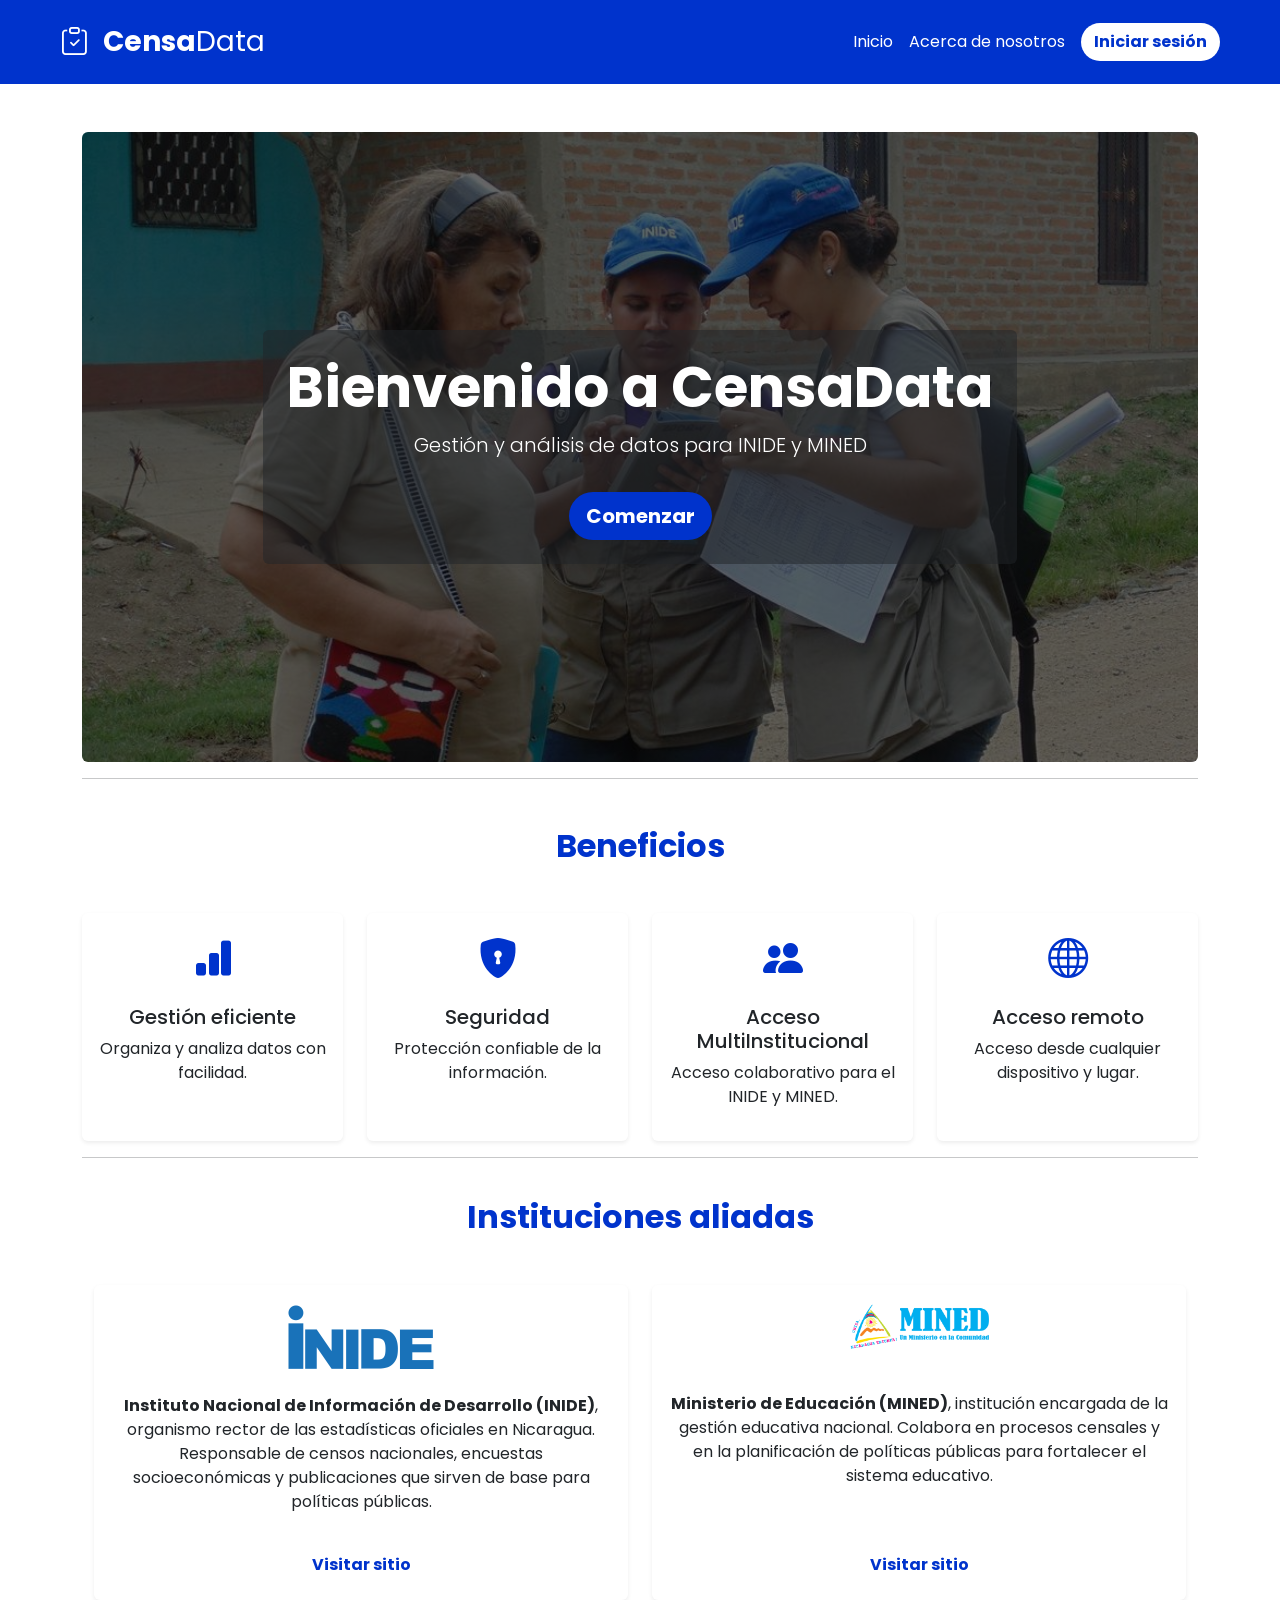
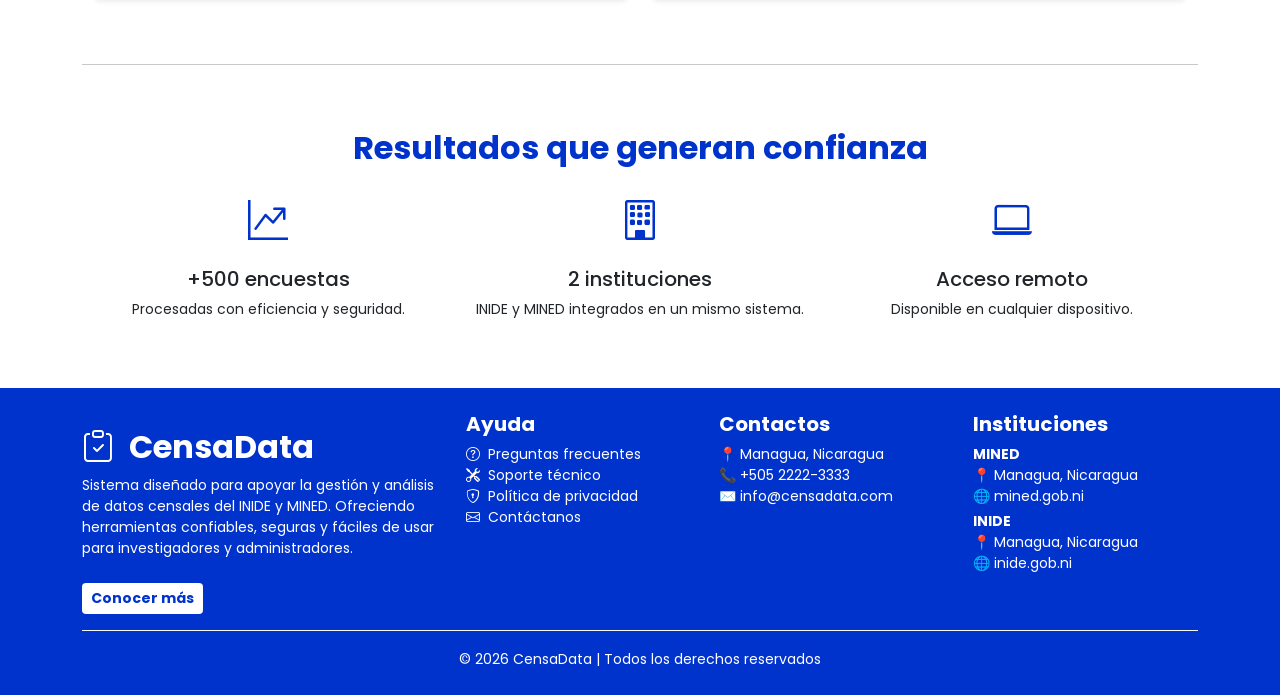
==== index.html @ 165ea6a7 "retoques" ====
<!DOCTYPE html>
<html lang="es">

<head>
    <meta charset="UTF-8">
    <meta name="viewport" content="width=device-width, initial-scale=1.0">
    <title>CensaData | Sistema de Gestión y Análisis de Datos.</title>
    <link rel="icon" type="image/png" href="img/Censadata.ico">
    <!-- Boostrap CSS desde CDN -->
    <link href="https://cdn.jsdelivr.net/npm/bootstrap@5.3.8/dist/css/bootstrap.min.css" rel="stylesheet"
        integrity="sha384-sRIl4kxILFvY47J16cr9ZwB07vP4J8+LH7qKQnuqkuIAvNWLzeN8tE5YBujZqJLB" crossorigin="anonymous">
    <!-- Boostrap Icons -->
    <link rel="stylesheet" href="https://cdn.jsdelivr.net/npm/bootstrap-icons@1.11.3/font/bootstrap-icons.css">
    <!-- Fuente Poppins desde Google Fonts -->
    <link href="https://fonts.googleapis.com/css2?family=Poppins:wght@300;400;500;600;700&display=swap"
        rel="stylesheet">
    <!-- Estilos Propios -->
    <link href="./css/styles.css" rel="stylesheet">
</head>

<body>
    <!-- Navbar -->
    <nav class="navbar navbar-expand-lg bg-brand py-3 px-5">
        <div class="container-fluid">
            <a class="navbar-brand text-white fs-3" href="#">
                <i class="bi bi-clipboard-check me-2"></i>
                <span class="fw-bold">Censa</span>Data
            </a>

            <button class="navbar-toggler bg-light" type="button" data-bs-toggle="collapse" data-bs-target="#navbarNav"
                aria-controls="navbarNav" aria-expanded="false" aria-label="Toggle navigation">
                <span class="navbar-toggler-icon"></span>
            </button>
            <div class="collapse navbar-collapse" id="navbarNav">
                <div class="d-flex ms-auto flex-lg-row flex-column align-items-center justify-content-center">
                    <a class="nav-link text-white mb-2 mb-lg-0 me-lg-3" href="index.html">Inicio</a>
                    <a class="nav-link text-white mb-2 mb-lg-0 me-lg-3" href="pages/acerca.html">Acerca de nosotros</a>
                    <a href="#" class="btn btn-brand-light fw-bold rounded-pill" data-bs-toggle="modal"
                        data-bs-target="#loginModal">Iniciar sesión</a>
                </div>
            </div>
        </div>
    </nav>
    <!-- Modal login flotante -->
    <div class="modal fade" id="loginModal" tabindex="-1" aria-hidden="true">
        <div class="modal-dialog modal-dialog-centered">
            <!-- modificar el estilo del modal para que sea transparente y sin bordes -->
            <div class="modal-content border-0 shadow-none bg-transparent p-0" id="loginModalContent">
                <!-- Aquí se carga el login con javascript -->
            </div>
        </div>
    </div>
    <!-- Contenido principal -->
    <main class="container mt-5 text-center">
        <div class="hero-img d-flex flex-column justify-content-center align-items-center text-center text-white rounded">
            <div class="bg-dark bg-opacity-50 p-4 rounded d-inline-block hover-lift fade-in">
                <h1 class="display-4 fw-bold">Bienvenido a CensaData</h1>
                <p class="lead">Gestión y análisis de datos para INIDE y MINED</p>
                <a href="#" class="btn btn-brand btn-lg fw-bold rounded-pill mt-3" data-bs-toggle="modal"
                    data-bs-target="#loginModal">
                    Comenzar
                </a>
            </div>
        </div>

        <hr>
        <h2 class="fw-bold color-brand mt-5 mb-4">Beneficios</h2>
        <div class="row mt-5">
            <div class="col-md-3">
                <div class="card border-0 shadow-sm hover-lift h-100">
                    <div class="card-body text-center">
                        <i class="bi bi-bar-chart-fill fs-1 color-brand"></i>
                        <h5 class="mt-3">Gestión eficiente</h5>
                        <p>Organiza y analiza datos con facilidad.</p>
                    </div>
                </div>
            </div>

            <div class="col-md-3">
                <div class="card border-0 shadow-sm hover-lift h-100">
                    <div class="card-body text-center">
                        <i class="bi bi-shield-lock-fill fs-1 color-brand"></i>
                        <h5 class="mt-3">Seguridad</h5>
                        <p>Protección confiable de la información.</p>
                    </div>
                </div>
            </div>

            <div class="col-md-3">
                <div class="card border-0 shadow-sm hover-lift h-100">
                    <div class="card-body text-center">
                        <i class="bi bi-people-fill fs-1 color-brand"></i>
                        <h5 class="mt-3">Acceso MultiInstitucional</h5>
                        <p>Acceso colaborativo para el INIDE y MINED.</p>
                    </div>
                </div>
            </div>

            <div class="col-md-3">
                <div class="card border-0 shadow-sm hover-lift h-100">
                    <div class="card-body text-center">
                        <i class="bi bi-globe fs-1 color-brand"></i>
                        <h5 class="mt-3">Acceso remoto</h5>
                        <p>Acceso desde cualquier dispositivo y lugar.</p>
                    </div>
                </div>
            </div>
        </div>

        <hr>
        <!-- Instituciones aliadas -->
        <section class="bg-white py-4">
            <div class="container text-center">
                <h2 class="color-brand fw-bold mb-4">Instituciones aliadas</h2>
                <div class="row mt-5">

                    <!-- INIDE -->
                    <div class="col-md-6 mb-4">
                        <div class="card h-100 border-0 shadow-sm hover-lift">
                            <div class="card-body d-flex flex-column align-items-center justify-content-between">
                                <img src="./img/inidelogo.png" alt="Logo INIDE" class="mb-3" style="width: 150px;">
                                <p class="card-text">
                                    <span class="fw-bold">Instituto Nacional de Información de Desarrollo
                                        (INIDE)</span>, organismo rector de las estadísticas oficiales en Nicaragua.
                                    Responsable de censos nacionales, encuestas socioeconómicas y publicaciones que
                                    sirven de base para políticas públicas.
                                </p>
                                <a href="https://www.inide.gob.ni" class="btn btn-brand-light fw-bold mt-3">Visitar
                                    sitio</a>
                            </div>
                        </div>
                    </div>

                    <!-- MINED -->
                    <div class="col-md-6 mb-4">
                        <div class="card h-100 border-0 shadow-sm hover-lift">
                            <div class="card-body d-flex flex-column align-items-center justify-content-between">
                                <img src="./img/minedlogo.png" alt="Logo MINED" class="mb-3" style="width: 150px;">
                                <p class="card-text">
                                    <span class="fw-bold">Ministerio de Educación (MINED)</span>, institución encargada
                                    de la gestión educativa nacional. Colabora en procesos censales y en la
                                    planificación de políticas públicas para fortalecer el sistema educativo.
                                </p>
                                <a href="https://www.mined.gob.ni" class="btn btn-brand-light fw-bold mt-3">Visitar
                                    sitio</a>
                            </div>
                        </div>
                    </div>

                </div>
            </div>
        </section>
        <hr>
        <section class="py-5 bg-brand-light">
            <div class="container text-center">
                <h2 class="fw-bold color-brand mb-4">Resultados que generan confianza</h2>
                <div class="row">
                    <div class="col-md-4">
                        <i class="bi bi-graph-up-arrow fs-1 color-brand"></i>
                        <h5 class="mt-3">+500 encuestas</h5>
                        <p class="small">Procesadas con eficiencia y seguridad.</p>
                    </div>
                    <div class="col-md-4">
                        <i class="bi bi-building fs-1 color-brand"></i>
                        <h5 class="mt-3">2 instituciones</h5>
                        <p class="small">INIDE y MINED integrados en un mismo sistema.</p>
                    </div>
                    <div class="col-md-4">
                        <i class="bi bi-laptop fs-1 color-brand"></i>
                        <h5 class="mt-3">Acceso remoto</h5>
                        <p class="small">Disponible en cualquier dispositivo.</p>
                    </div>
                </div>
            </div>
        </section>


    </main>

    <!-- Footer -->
    <footer class="bg-brand text-white mt-1">
        <div class="container py-4">
            <div class="row">
                <!-- Branding -->
                <div class="col-md-4 mb-3 mt-3">
                    <h4 class="fw-bold fs-2">
                        <i class="bi bi-clipboard-check me-2"></i> CensaData
                    </h4>
                    <p class="small">
                        Sistema diseñado para apoyar la gestión y análisis de datos censales del INIDE y MINED.
                        Ofreciendo
                        herramientas confiables, seguras y fáciles de usar para investigadores y administradores.
                    </p>
                    <a href="pages/acerca.html" class="btn btn-brand-light btn-sm fw-bold mt-2">Conocer más</a>
                </div>

                <!-- Bloque derecho con 3 columnas -->
                <div class="col-md-8">
                    <div class="row">
                        <!-- Ayuda -->
                        <div class="col-md-4 mb-3 px-3">
                            <h6 class="fw-bold fs-5">Ayuda</h6>
                            <ul class="list-unstyled small">
                                <li><a href="#" class="text-white text-decoration-none">
                                        <i class="bi bi-question-circle me-1"></i> Preguntas frecuentes
                                    </a></li>
                                <li><a href="#" class="text-white text-decoration-none">
                                        <i class="bi bi-tools me-1"></i> Soporte técnico
                                    </a></li>
                                <li><a href="#" class="text-white text-decoration-none">
                                        <i class="bi bi-shield-lock me-1"></i> Política de privacidad
                                    </a></li>
                                <li><a href="#" class="text-white text-decoration-none">
                                        <i class="bi bi-envelope me-1"></i> Contáctanos
                                    </a></li>
                            </ul>
                        </div>

                        <!-- Contactos -->
                        <div class="col-md-4 mb-3 px-3">
                            <h6 class="fw-bold fs-5">Contactos</h6>
                            <p class="small mb-1">
                                📍 Managua, Nicaragua<br>
                                📞 +505 2222-3333<br>
                                ✉️ info@censadata.com
                            </p>
                        </div>

                        <!-- Instituciones -->
                        <div class="col-md-4 mb-3 px-3">
                            <h6 class="fw-bold fs-5">Instituciones</h6>
                            <p class="small mb-1">
                                <strong>MINED</strong><br>
                                📍 Managua, Nicaragua<br>
                                🌐 <a href="https://www.mined.gob.ni"
                                    class="text-white text-decoration-none">mined.gob.ni</a>
                            </p>
                            <p class="small mb-0">
                                <strong>INIDE</strong><br>
                                📍 Managua, Nicaragua<br>
                                🌐 <a href="https://www.inide.gob.ni"
                                    class="text-white text-decoration-none">inide.gob.ni</a>
                            </p>
                        </div>

                    </div>
                </div>
            </div>

            <!-- Línea final -->
            <div class="text-center border-top border-light pt-3">
                <small>&copy; 2026 CensaData | Todos los derechos reservados</small>
            </div>
        </div>
    </footer>

    <!-- Boostrap JS Bundle desde CDN -->
    <script src="https://cdn.jsdelivr.net/npm/bootstrap@5.3.8/dist/js/bootstrap.bundle.min.js"
        integrity="sha384-FKyoEForCGlyvwx9Hj09JcYn3nv7wiPVlz7YYwJrWVcXK/BmnVDxM+D2scQbITxI"
        crossorigin="anonymous"></script>

    <!-- Scripts Propios -->
    <script src="/js/app.js"></script>
</body>

</html>
---- css/styles.css ----
/* Orden estrutural */
html,
body {
    height: 100%;
}

body {
    display: flex;
    flex-direction: column;
}

main {
    flex: 1;
}

/* Fuente general para toda la página  */
body {
    font-family: 'Poppins', sans-serif;
}

/* Definición de colores corporativos */
:root {
    --color-brand: #0033cc;
    --color-brand-hover: #002299;
}

/* Color de texto */
.color-brand {
    color: var(--color-brand);
}

/* Color de fondo */
.bg-brand {
    background-color: var(--color-brand);
}

/* Botón de marca azul*/
.btn-brand {
    background-color: var(--color-brand);
    color: #fff;
    transition: transform 0.2s ease, box-shadow 0.2s ease;
}

/* Hover de botón de marca azul */
.btn-brand:hover {
    background-color: var(--color-brand-hover);
    transform: translateY(-3px);
    box-shadow: 0 4px 8px rgba(0, 0, 0, 0.2);
}

/* Botón de marca blanco */
.btn-brand-light {
    background-color: #fff;
    color: var(--color-brand);
    transition: transform 0.2s ease, box-shadow 0.2s ease, background-color 0.2s ease;
}

/* Hover botón de marca blanco */
.btn-brand-light:hover {
    background-color: #d4d3d3;
    color: var(--color-brand);
    transform: translateY(-3px);
    box-shadow: 0 4px 8px rgba(0, 0, 0, 0.2);
}

/* Navbar */
.nav-link {
    position: relative;
    transition: color 0.3s ease;
}

/* Línea animada debajo del link de navbar*/
.nav-link::after {
    content: "";
    position: absolute;
    left: 50%;
    bottom: -5px;
    width: 0;
    height: 2px;
    background-color: #fff;
    transition: width 0.3s ease, left 0.3s ease;
}

/* Hover de los links de la navbar */
.nav-link:hover::after {
    width: 100%;
    left: 0;
}

/* Foto Hero */
.hero-img {
    background: linear-gradient(rgba(0,0,0,0.6), rgba(0,0,0,0.6)), url('/img/censos.jpg');
    background-size: cover;
    background-position: up center;
    background-repeat: no-repeat;
    min-height: 70vh; 
}

/* Clase general para animación hover */
.hover-lift {
    transition: transform 0.3s ease, box-shadow 0.3s ease;
}

.hover-lift:hover {
    transform: translateY(-8px); /* se levanta */
    box-shadow: 0 1rem 1.5rem rgba(0,0,0,.15); /* sombra más intensa */
    cursor:default;
}

/* Animación al cargar */
.fade-in {
    opacity: 0;
    transform: translateY(20px);
    animation: fadeInUp 0.8s ease forwards;
}

@keyframes fadeInUp {
    to {
        opacity: 1;
        transform: translateY(0);
    }
}
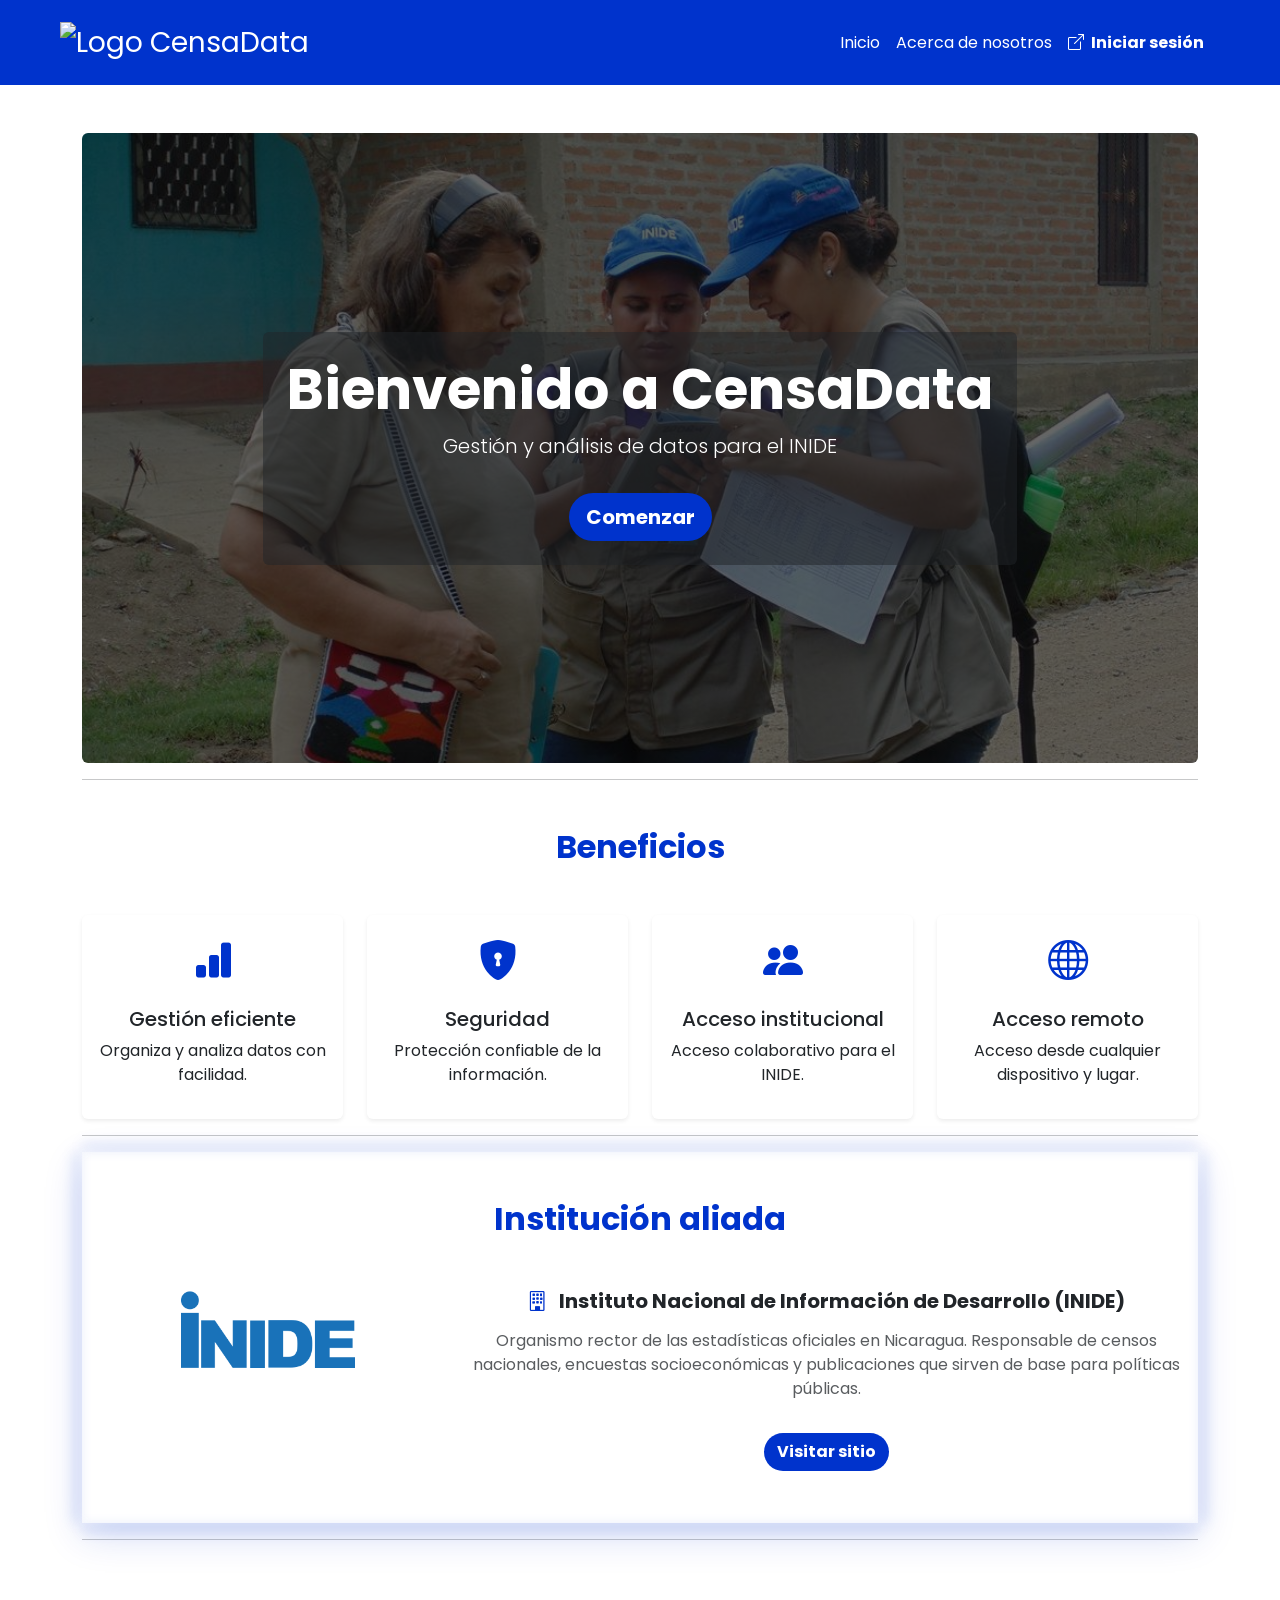
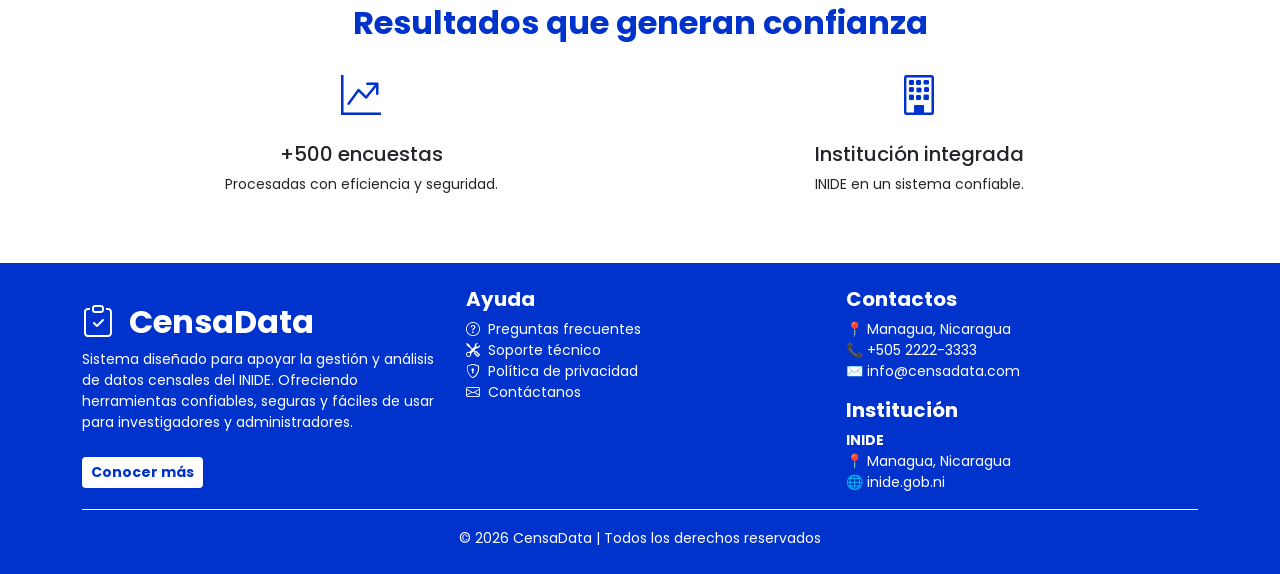
==== commit 45b626c5: "Commit correciones y prueba efectos" ====
--- a/index.html
+++ b/index.html
@@ -5,7 +5,7 @@
     <meta charset="UTF-8">
     <meta name="viewport" content="width=device-width, initial-scale=1.0">
     <title>CensaData | Sistema de Gestión y Análisis de Datos.</title>
-    <link rel="icon" type="image/png" href="img/Censadata.ico">
+    <link rel="icon" type="image/x-icon" href="img/Censadata.ico">
     <!-- Boostrap CSS desde CDN -->
     <link href="https://cdn.jsdelivr.net/npm/bootstrap@5.3.8/dist/css/bootstrap.min.css" rel="stylesheet"
         integrity="sha384-sRIl4kxILFvY47J16cr9ZwB07vP4J8+LH7qKQnuqkuIAvNWLzeN8tE5YBujZqJLB" crossorigin="anonymous">
@@ -23,8 +23,7 @@
     <nav class="navbar navbar-expand-lg bg-brand py-3 px-5">
         <div class="container-fluid">
             <a class="navbar-brand text-white fs-3" href="#">
-                <i class="bi bi-clipboard-check me-2"></i>
-                <span class="fw-bold">Censa</span>Data
+                <img src="./img/CensadataWhite.png" alt="Logo CensaData" class="me-2" style="width: 110px; height: auto;">
             </a>
 
             <button class="navbar-toggler bg-light" type="button" data-bs-toggle="collapse" data-bs-target="#navbarNav"
@@ -35,29 +34,25 @@
                 <div class="d-flex ms-auto flex-lg-row flex-column align-items-center justify-content-center">
                     <a class="nav-link text-white mb-2 mb-lg-0 me-lg-3" href="index.html">Inicio</a>
                     <a class="nav-link text-white mb-2 mb-lg-0 me-lg-3" href="pages/acerca.html">Acerca de nosotros</a>
-                    <a href="#" class="btn btn-brand-light fw-bold rounded-pill" data-bs-toggle="modal"
-                        data-bs-target="#loginModal">Iniciar sesión</a>
+                    <!-- Link para iniciar sesión, redirigirá a la página interna, ya hosteada -->
+                    <a class="nav-link text-white fw-bold mb-2 mb-lg-0 me-lg-3" href="#" target="_blank"
+                        rel="noopener noreferrer">
+                        <i class="bi bi-box-arrow-up-right me-1"></i> Iniciar sesión
+                    </a>
                 </div>
             </div>
         </div>
     </nav>
-    <!-- Modal login flotante -->
-    <div class="modal fade" id="loginModal" tabindex="-1" aria-hidden="true">
-        <div class="modal-dialog modal-dialog-centered">
-            <!-- modificar el estilo del modal para que sea transparente y sin bordes -->
-            <div class="modal-content border-0 shadow-none bg-transparent p-0" id="loginModalContent">
-                <!-- Aquí se carga el login con javascript -->
-            </div>
-        </div>
-    </div>
+    
     <!-- Contenido principal -->
     <main class="container mt-5 text-center">
-        <div class="hero-img d-flex flex-column justify-content-center align-items-center text-center text-white rounded">
+        <div
+            class="hero-img d-flex flex-column justify-content-center align-items-center text-center text-white rounded">
             <div class="bg-dark bg-opacity-50 p-4 rounded d-inline-block hover-lift fade-in">
                 <h1 class="display-4 fw-bold">Bienvenido a CensaData</h1>
-                <p class="lead">Gestión y análisis de datos para INIDE y MINED</p>
-                <a href="#" class="btn btn-brand btn-lg fw-bold rounded-pill mt-3" data-bs-toggle="modal"
-                    data-bs-target="#loginModal">
+                <p class="lead">Gestión y análisis de datos para el INIDE</p>
+                <!-- Botón que llevará a la pagina interna, ya hosteada -->
+                <a href="#" class="btn btn-brand btn-lg fw-bold rounded-pill mt-3">
                     Comenzar
                 </a>
             </div>
@@ -90,8 +85,8 @@
                 <div class="card border-0 shadow-sm hover-lift h-100">
                     <div class="card-body text-center">
                         <i class="bi bi-people-fill fs-1 color-brand"></i>
-                        <h5 class="mt-3">Acceso MultiInstitucional</h5>
-                        <p>Acceso colaborativo para el INIDE y MINED.</p>
+                        <h5 class="mt-3">Acceso institucional</h5>
+                        <p>Acceso colaborativo para el INIDE.</p>
                     </div>
                 </div>
             </div>
@@ -108,74 +103,53 @@
         </div>
 
         <hr>
-        <!-- Instituciones aliadas -->
-        <section class="bg-white py-4">
-            <div class="container text-center">
-                <h2 class="color-brand fw-bold mb-4">Instituciones aliadas</h2>
-                <div class="row mt-5">
-
-                    <!-- INIDE -->
-                    <div class="col-md-6 mb-4">
-                        <div class="card h-100 border-0 shadow-sm hover-lift">
-                            <div class="card-body d-flex flex-column align-items-center justify-content-between">
-                                <img src="./img/inidelogo.png" alt="Logo INIDE" class="mb-3" style="width: 150px;">
-                                <p class="card-text">
-                                    <span class="fw-bold">Instituto Nacional de Información de Desarrollo
-                                        (INIDE)</span>, organismo rector de las estadísticas oficiales en Nicaragua.
-                                    Responsable de censos nacionales, encuestas socioeconómicas y publicaciones que
-                                    sirven de base para políticas públicas.
-                                </p>
-                                <a href="https://www.inide.gob.ni" class="btn btn-brand-light fw-bold mt-3">Visitar
-                                    sitio</a>
-                            </div>
-                        </div>
-                    </div>
-
-                    <!-- MINED -->
-                    <div class="col-md-6 mb-4">
-                        <div class="card h-100 border-0 shadow-sm hover-lift">
-                            <div class="card-body d-flex flex-column align-items-center justify-content-between">
-                                <img src="./img/minedlogo.png" alt="Logo MINED" class="mb-3" style="width: 150px;">
-                                <p class="card-text">
-                                    <span class="fw-bold">Ministerio de Educación (MINED)</span>, institución encargada
-                                    de la gestión educativa nacional. Colabora en procesos censales y en la
-                                    planificación de políticas públicas para fortalecer el sistema educativo.
-                                </p>
-                                <a href="https://www.mined.gob.ni" class="btn btn-brand-light fw-bold mt-3">Visitar
-                                    sitio</a>
-                            </div>
-                        </div>
-                    </div>
-
+        <!-- institucion aliada -->
+            <section class="py-5 hover-trail">
+            <div class="container">
+                <h2 class="color-brand fw-bold text-center mb-5">Institución aliada</h2>
+                <div class="row align-items-center">
+                    <div class="col-md-4 text-center mb-4 mb-md-0">
+                        <img src="./img/inidelogo.png" alt="Logo INIDE" class="img-fluid mb-5 pb-5" style="max-width: 180px;">
+                    </div>
+                    <div class="col-md-8">
+                        <h5 class="fw-bold mb-3">
+                            <i class="bi bi-building color-brand me-2"></i>
+                            Instituto Nacional de Información de Desarrollo (INIDE)
+                        </h5>
+                        <p class="text-muted">
+                            Organismo rector de las estadísticas oficiales en Nicaragua. Responsable de censos nacionales,
+                            encuestas socioeconómicas y publicaciones que sirven de base para políticas públicas.
+                        </p>
+                        <a href="https://www.inide.gob.ni" target="_blank" rel="noopener noreferrer"
+                            class="btn btn-brand fw-bold rounded-pill mt-3">
+                            Visitar sitio
+                        </a>
+                    </div>
                 </div>
             </div>
         </section>
+
+
         <hr>
         <section class="py-5 bg-brand-light">
             <div class="container text-center">
                 <h2 class="fw-bold color-brand mb-4">Resultados que generan confianza</h2>
                 <div class="row">
-                    <div class="col-md-4">
+                    <div class="col-md-6">
                         <i class="bi bi-graph-up-arrow fs-1 color-brand"></i>
                         <h5 class="mt-3">+500 encuestas</h5>
                         <p class="small">Procesadas con eficiencia y seguridad.</p>
                     </div>
-                    <div class="col-md-4">
+                    <div class="col-md-6">
                         <i class="bi bi-building fs-1 color-brand"></i>
-                        <h5 class="mt-3">2 instituciones</h5>
-                        <p class="small">INIDE y MINED integrados en un mismo sistema.</p>
-                    </div>
-                    <div class="col-md-4">
-                        <i class="bi bi-laptop fs-1 color-brand"></i>
-                        <h5 class="mt-3">Acceso remoto</h5>
-                        <p class="small">Disponible en cualquier dispositivo.</p>
+                        <h5 class="mt-3">Institución integrada</h5>
+                        <p class="small">INIDE en un sistema confiable.</p>
                     </div>
                 </div>
             </div>
         </section>
-
-
     </main>
+
 
     <!-- Footer -->
     <footer class="bg-brand text-white mt-1">
@@ -187,18 +161,17 @@
                         <i class="bi bi-clipboard-check me-2"></i> CensaData
                     </h4>
                     <p class="small">
-                        Sistema diseñado para apoyar la gestión y análisis de datos censales del INIDE y MINED.
-                        Ofreciendo
-                        herramientas confiables, seguras y fáciles de usar para investigadores y administradores.
+                        Sistema diseñado para apoyar la gestión y análisis de datos censales del INIDE.
+                        Ofreciendo herramientas confiables, seguras y fáciles de usar para investigadores y administradores.
                     </p>
                     <a href="pages/acerca.html" class="btn btn-brand-light btn-sm fw-bold mt-2">Conocer más</a>
                 </div>
-
-                <!-- Bloque derecho con 3 columnas -->
+    
+                <!-- Bloque derecho con 2 columnas -->
                 <div class="col-md-8">
                     <div class="row">
                         <!-- Ayuda -->
-                        <div class="col-md-4 mb-3 px-3">
+                        <div class="col-md-6 mb-3 px-3">
                             <h6 class="fw-bold fs-5">Ayuda</h6>
                             <ul class="list-unstyled small">
                                 <li><a href="#" class="text-white text-decoration-none">
@@ -215,44 +188,34 @@
                                     </a></li>
                             </ul>
                         </div>
-
+    
                         <!-- Contactos -->
-                        <div class="col-md-4 mb-3 px-3">
+                        <div class="col-md-6 mb-3 px-3">
                             <h6 class="fw-bold fs-5">Contactos</h6>
                             <p class="small mb-1">
                                 📍 Managua, Nicaragua<br>
                                 📞 +505 2222-3333<br>
                                 ✉️ info@censadata.com
                             </p>
-                        </div>
-
-                        <!-- Instituciones -->
-                        <div class="col-md-4 mb-3 px-3">
-                            <h6 class="fw-bold fs-5">Instituciones</h6>
-                            <p class="small mb-1">
-                                <strong>MINED</strong><br>
-                                📍 Managua, Nicaragua<br>
-                                🌐 <a href="https://www.mined.gob.ni"
-                                    class="text-white text-decoration-none">mined.gob.ni</a>
-                            </p>
+                            <h6 class="fw-bold fs-5 mt-3">Institución</h6>
                             <p class="small mb-0">
                                 <strong>INIDE</strong><br>
                                 📍 Managua, Nicaragua<br>
-                                🌐 <a href="https://www.inide.gob.ni"
+                                🌐 <a target="_blank" href="https://www.inide.gob.ni"
                                     class="text-white text-decoration-none">inide.gob.ni</a>
                             </p>
                         </div>
-
-                    </div>
-                </div>
-            </div>
-
+                    </div>
+                </div>
+            </div>
+    
             <!-- Línea final -->
             <div class="text-center border-top border-light pt-3">
                 <small>&copy; 2026 CensaData | Todos los derechos reservados</small>
             </div>
         </div>
     </footer>
+
 
     <!-- Boostrap JS Bundle desde CDN -->
     <script src="https://cdn.jsdelivr.net/npm/bootstrap@5.3.8/dist/js/bootstrap.bundle.min.js"
@@ -261,6 +224,7 @@
 
     <!-- Scripts Propios -->
     <script src="/js/app.js"></script>
+    <script src="/js/hoverEdgeShadow.js"></script>
 </body>
 
 </html>
--- a/css/styles.css
+++ b/css/styles.css
@@ -22,6 +22,15 @@
 :root {
     --color-brand: #0033cc;
     --color-brand-hover: #002299;
+    --edge-color-rgb: 0, 51, 204;
+    --edge-thickness: 8px;
+    /* grosor de las tiras */
+    --edge-blur: 6px;
+    /* blur de las tiras */
+    --edge-focus-size: 120px;
+    /* tamaño visual del foco a lo largo de la tira */
+    --base-shadow-alpha: 0.18;
+    /* sombra global por defecto (más fuerte) */
 }
 
 /* Color de texto */
@@ -89,11 +98,11 @@
 
 /* Foto Hero */
 .hero-img {
-    background: linear-gradient(rgba(0,0,0,0.6), rgba(0,0,0,0.6)), url('/img/censos.jpg');
+    background: linear-gradient(rgba(0, 0, 0, 0.6), rgba(0, 0, 0, 0.6)), url('/img/censos.jpg');
     background-size: cover;
     background-position: up center;
     background-repeat: no-repeat;
-    min-height: 70vh; 
+    min-height: 70vh;
 }
 
 /* Clase general para animación hover */
@@ -102,9 +111,11 @@
 }
 
 .hover-lift:hover {
-    transform: translateY(-8px); /* se levanta */
-    box-shadow: 0 1rem 1.5rem rgba(0,0,0,.15); /* sombra más intensa */
-    cursor:default;
+    transform: translateY(-8px);
+    /* se levanta */
+    box-shadow: 0 1rem 1.5rem rgba(0, 0, 0, .15);
+    /* sombra más intensa */
+    cursor: default;
 }
 
 /* Animación al cargar */
@@ -119,4 +130,77 @@
         opacity: 1;
         transform: translateY(0);
     }
+}
+
+/* contenedor con sombra base siempre presente */
+.hover-trail {
+    position: relative;
+    overflow: visible;
+    z-index: 1;
+    box-shadow: 0 12px 36px rgba(0, 51, 204, var(--base-shadow-alpha));
+    transition: box-shadow 220ms linear;
+}
+
+/* tiras (inyectadas por JS) — siempre visibles; la intensidad real viene del background */
+.hover-trail .edge {
+    position: absolute;
+    pointer-events: none;
+    z-index: 0;
+    will-change: background-position, transform;
+    filter: blur(var(--edge-blur));
+    opacity: 1;
+}
+
+/* izquierda */
+.hover-trail .edge.left {
+    left: calc(-1 * var(--edge-thickness));
+    top: 0;
+    width: var(--edge-thickness);
+    height: 100%;
+    background-repeat: no-repeat;
+    background-size: 100% var(--edge-focus-size);
+    background-position: 0% 50%;
+    transform-origin: left center;
+}
+
+/* derecha */
+.hover-trail .edge.right {
+    right: calc(-1 * var(--edge-thickness));
+    top: 0;
+    width: var(--edge-thickness);
+    height: 100%;
+    background-repeat: no-repeat;
+    background-size: 100% var(--edge-focus-size);
+    background-position: 0% 50%;
+    transform-origin: right center;
+}
+
+/* arriba */
+.hover-trail .edge.top {
+    top: calc(-1 * var(--edge-thickness));
+    left: 0;
+    height: var(--edge-thickness);
+    width: 100%;
+    background-repeat: no-repeat;
+    background-size: var(--edge-focus-size) 100%;
+    background-position: 50% 0%;
+    transform-origin: center top;
+}
+
+/* abajo */
+.hover-trail .edge.bottom {
+    bottom: calc(-1 * var(--edge-thickness));
+    left: 0;
+    height: var(--edge-thickness);
+    width: 100%;
+    background-repeat: no-repeat;
+    background-size: var(--edge-focus-size) 100%;
+    background-position: 50% 0%;
+    transform-origin: center bottom;
+}
+
+/* contenido por encima */
+.hover-trail>* {
+    position: relative;
+    z-index: 1;
 }
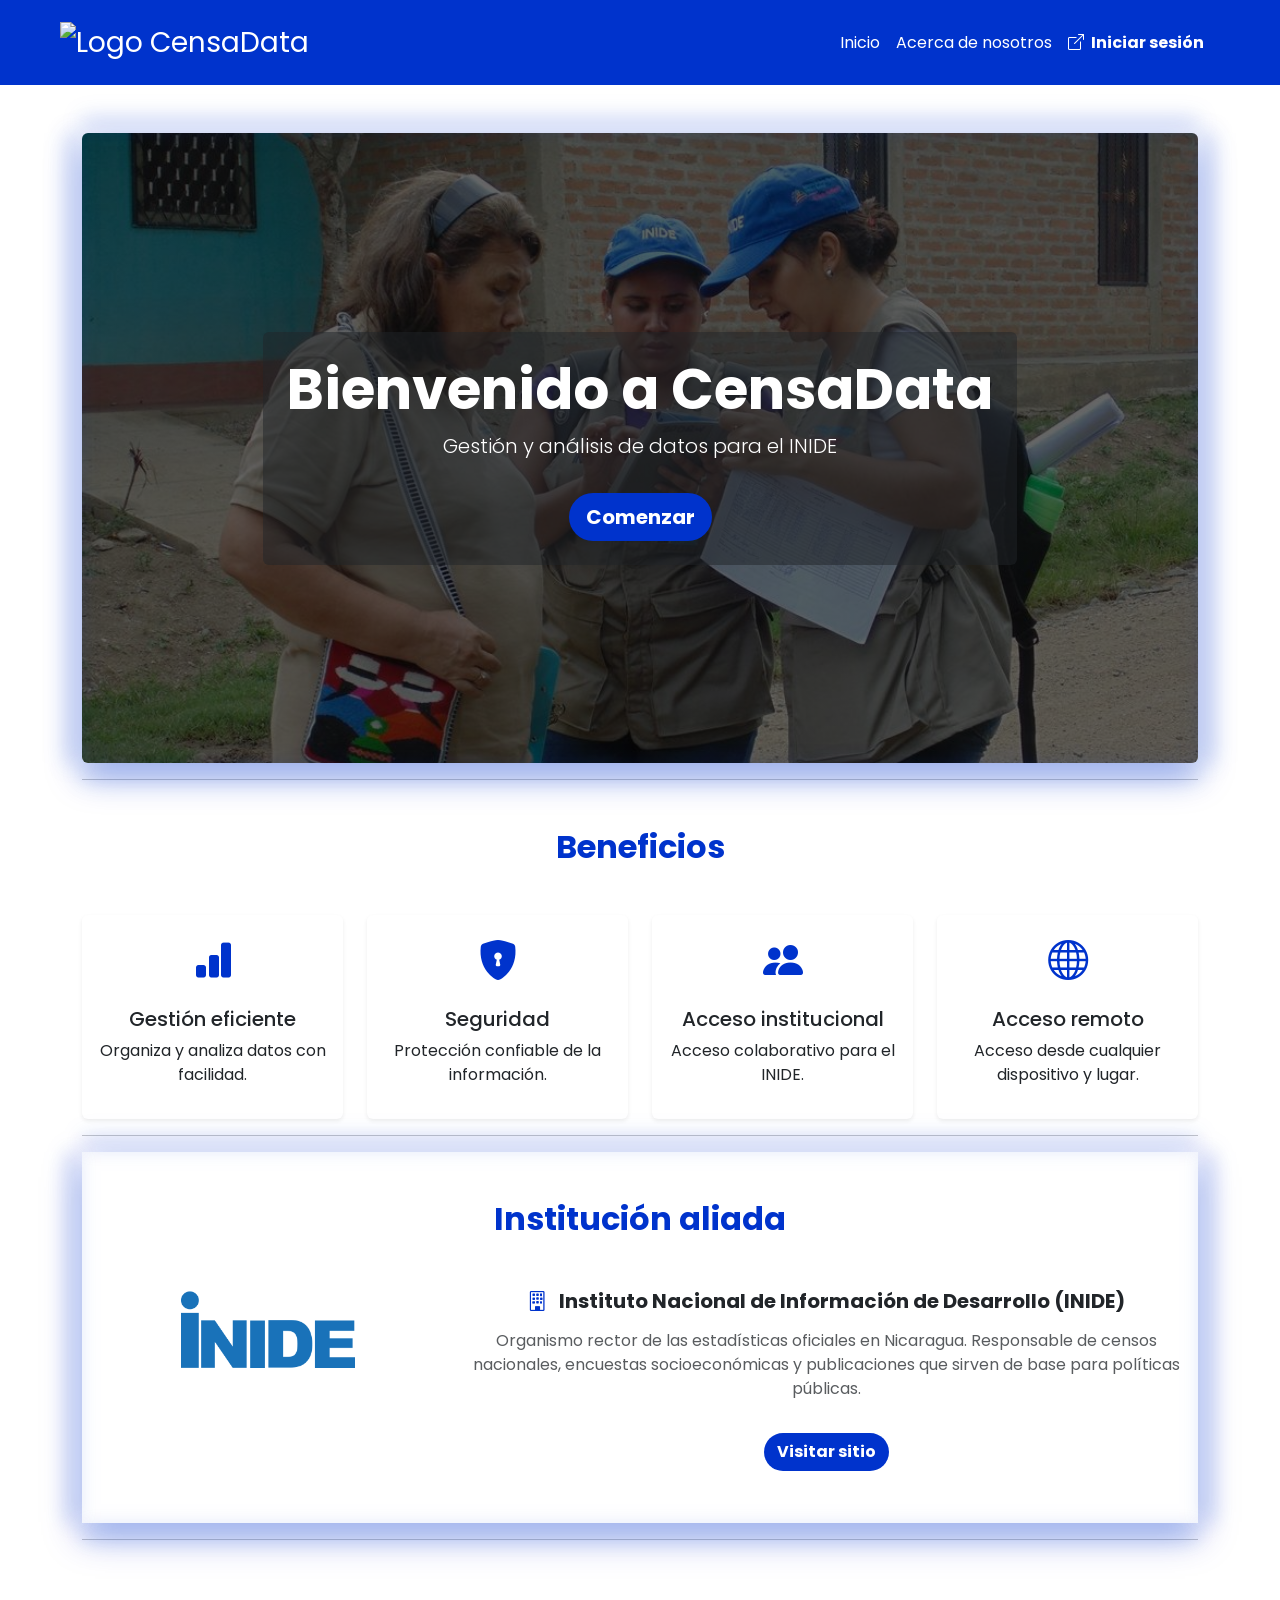
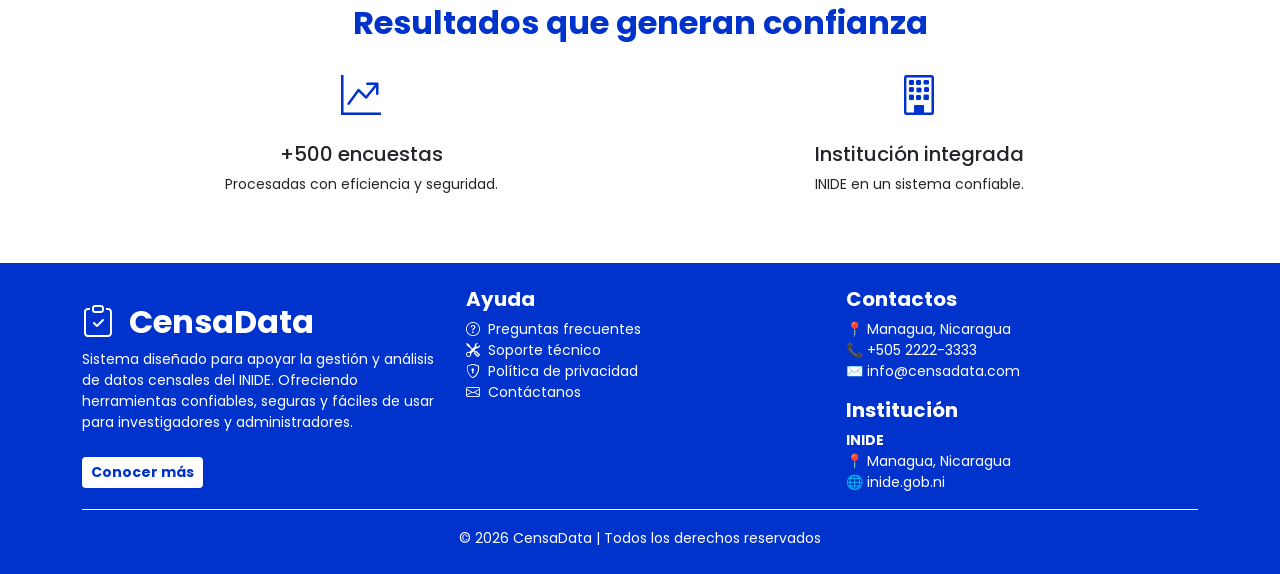
==== commit d4fad60e: "Optimización animación" ====
--- a/index.html
+++ b/index.html
@@ -46,8 +46,7 @@
     
     <!-- Contenido principal -->
     <main class="container mt-5 text-center">
-        <div
-            class="hero-img d-flex flex-column justify-content-center align-items-center text-center text-white rounded">
+        <div class="hover-trail hero-img d-flex flex-column justify-content-center align-items-center text-center text-white rounded">
             <div class="bg-dark bg-opacity-50 p-4 rounded d-inline-block hover-lift fade-in">
                 <h1 class="display-4 fw-bold">Bienvenido a CensaData</h1>
                 <p class="lead">Gestión y análisis de datos para el INIDE</p>
--- a/css/styles.css
+++ b/css/styles.css
@@ -22,15 +22,12 @@
 :root {
     --color-brand: #0033cc;
     --color-brand-hover: #002299;
+    /* colores para la animación de tiras de borde dinámicas*/
     --edge-color-rgb: 0, 51, 204;
-    --edge-thickness: 8px;
-    /* grosor de las tiras */
-    --edge-blur: 6px;
-    /* blur de las tiras */
+    --edge-thickness: 15px;
+    --edge-blur: 9px;
     --edge-focus-size: 120px;
-    /* tamaño visual del foco a lo largo de la tira */
-    --base-shadow-alpha: 0.18;
-    /* sombra global por defecto (más fuerte) */
+    --base-shadow-alpha: 0.40;
 }
 
 /* Color de texto */
@@ -132,75 +129,84 @@
     }
 }
 
-/* contenedor con sombra base siempre presente */
+/* Animacion de sombras */
+/* Se establece el contenedor con sombra base y transición */
 .hover-trail {
     position: relative;
     overflow: visible;
     z-index: 1;
-    box-shadow: 0 12px 36px rgba(0, 51, 204, var(--base-shadow-alpha));
+    box-shadow: 0 12px 36px rgba(var(--edge-color-rgb), var(--base-shadow-alpha));
     transition: box-shadow 220ms linear;
 }
 
-/* tiras (inyectadas por JS) — siempre visibles; la intensidad real viene del background */
+/* Se define la base común para las tiras (gradiente, tamaño y blur) */
 .hover-trail .edge {
     position: absolute;
     pointer-events: none;
     z-index: 0;
-    will-change: background-position, transform;
+    will-change: background-position;
     filter: blur(var(--edge-blur));
-    opacity: 1;
-}
-
-/* izquierda */
+    background-repeat: no-repeat;
+    background-size: 100% var(--edge-focus-size);
+    background-position: 0% 50%;
+    --a: 0.22;
+}
+
+/* Se añade una capa extra para intensificar el brillo sin alterar la animación */
+.hover-trail .edge::after {
+    content: "";
+    position: absolute;
+    inset: 0;
+    pointer-events: none;
+    background: inherit;
+    opacity: calc(var(--a, 0.22) * 1.4);
+    filter: blur(calc(var(--edge-blur) * 1.05));
+    mix-blend-mode: screen;
+    z-index: -1;
+}
+
+/* Se posiciona y dimensiona la tira izquierda */
 .hover-trail .edge.left {
-    left: calc(-1 * var(--edge-thickness));
+    left: calc(var(--edge-thickness) * -1);
     top: 0;
     width: var(--edge-thickness);
     height: 100%;
-    background-repeat: no-repeat;
     background-size: 100% var(--edge-focus-size);
     background-position: 0% 50%;
-    transform-origin: left center;
-}
-
-/* derecha */
+}
+
+/* Se posiciona y dimensiona la tira derecha */
 .hover-trail .edge.right {
-    right: calc(-1 * var(--edge-thickness));
+    right: calc(var(--edge-thickness) * -1);
     top: 0;
     width: var(--edge-thickness);
     height: 100%;
-    background-repeat: no-repeat;
     background-size: 100% var(--edge-focus-size);
     background-position: 0% 50%;
-    transform-origin: right center;
-}
-
-/* arriba */
+}
+
+/* Se posiciona y dimensiona la tira superior */
 .hover-trail .edge.top {
-    top: calc(-1 * var(--edge-thickness));
+    top: calc(var(--edge-thickness) * -1);
     left: 0;
     height: var(--edge-thickness);
     width: 100%;
-    background-repeat: no-repeat;
     background-size: var(--edge-focus-size) 100%;
     background-position: 50% 0%;
-    transform-origin: center top;
-}
-
-/* abajo */
+}
+
+/* Se posiciona y dimensiona la tira inferior */
 .hover-trail .edge.bottom {
-    bottom: calc(-1 * var(--edge-thickness));
+    bottom: calc(var(--edge-thickness) * -1);
     left: 0;
     height: var(--edge-thickness);
     width: 100%;
-    background-repeat: no-repeat;
     background-size: var(--edge-focus-size) 100%;
     background-position: 50% 0%;
-    transform-origin: center bottom;
-}
-
-/* contenido por encima */
-.hover-trail>* {
+}
+
+/* Se asegura que el contenido quede por encima de las tiras */
+.hover-trail > * {
     position: relative;
     z-index: 1;
-}+}
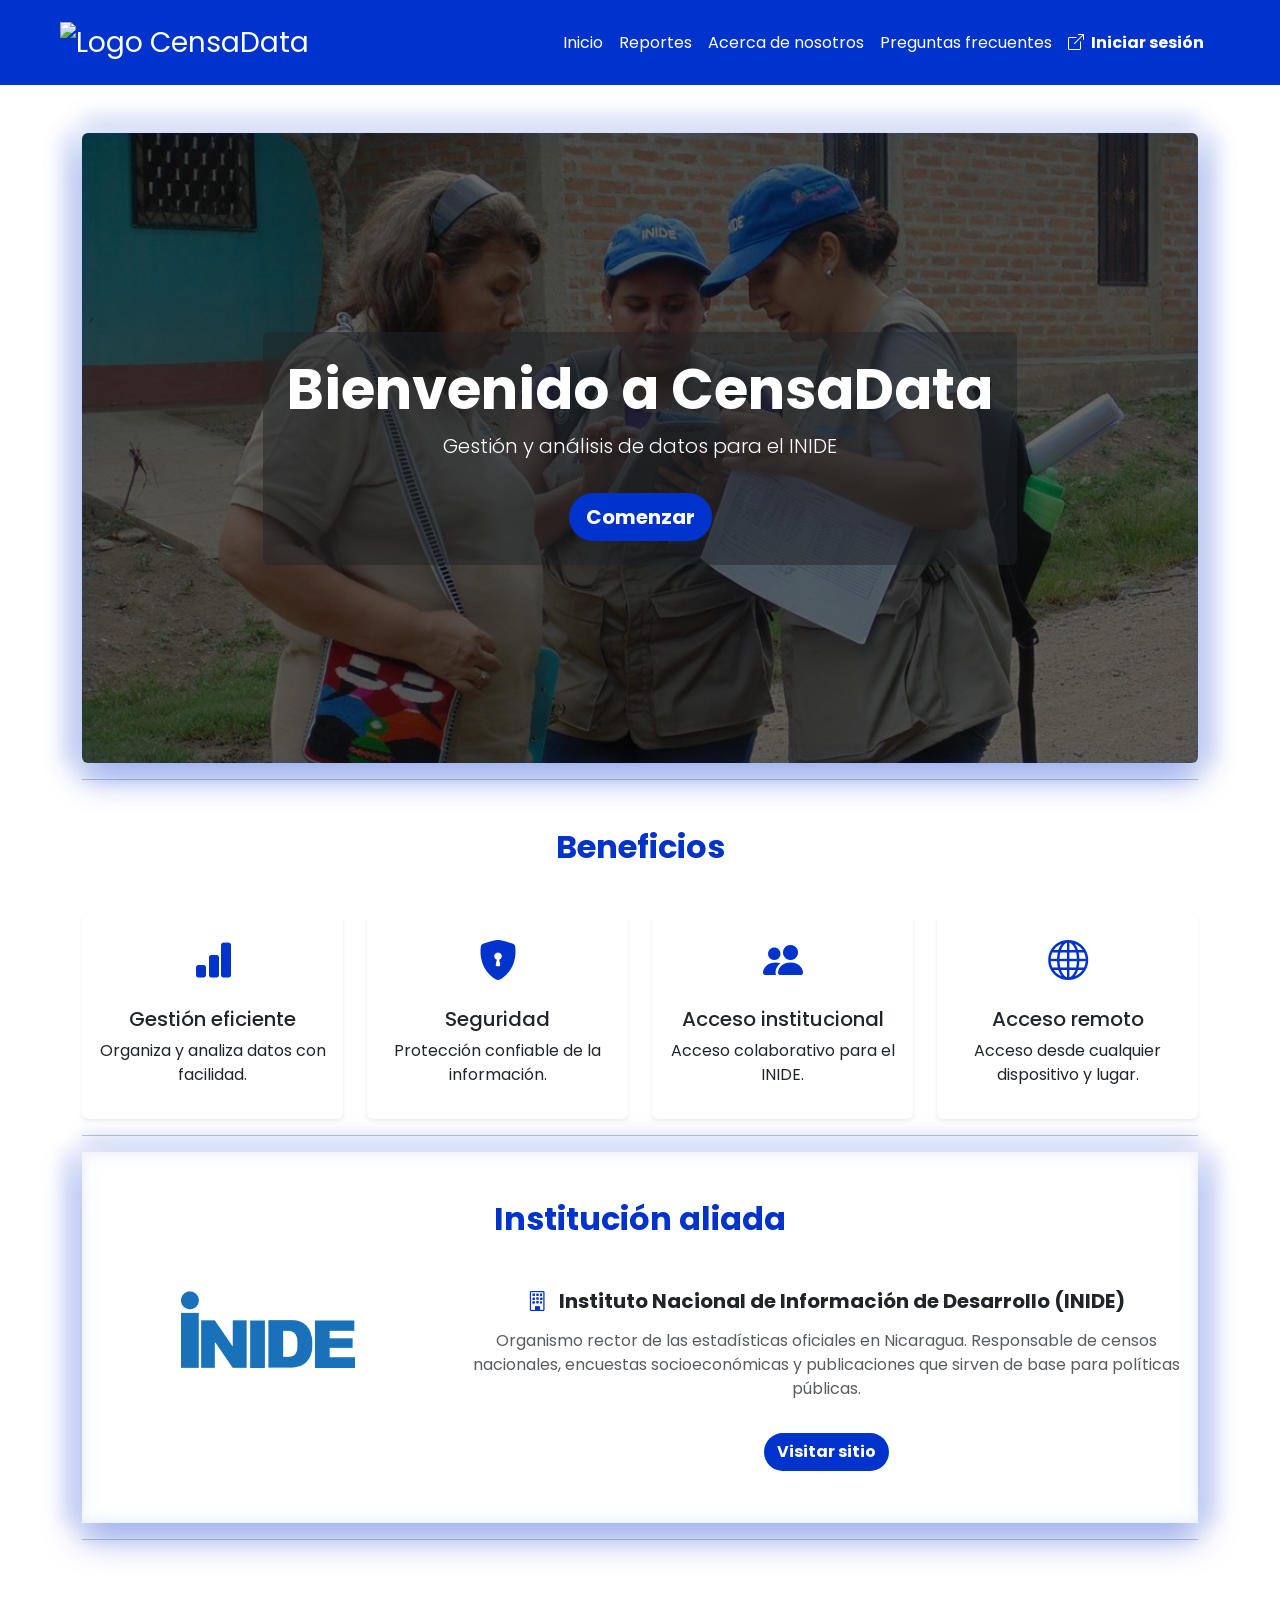
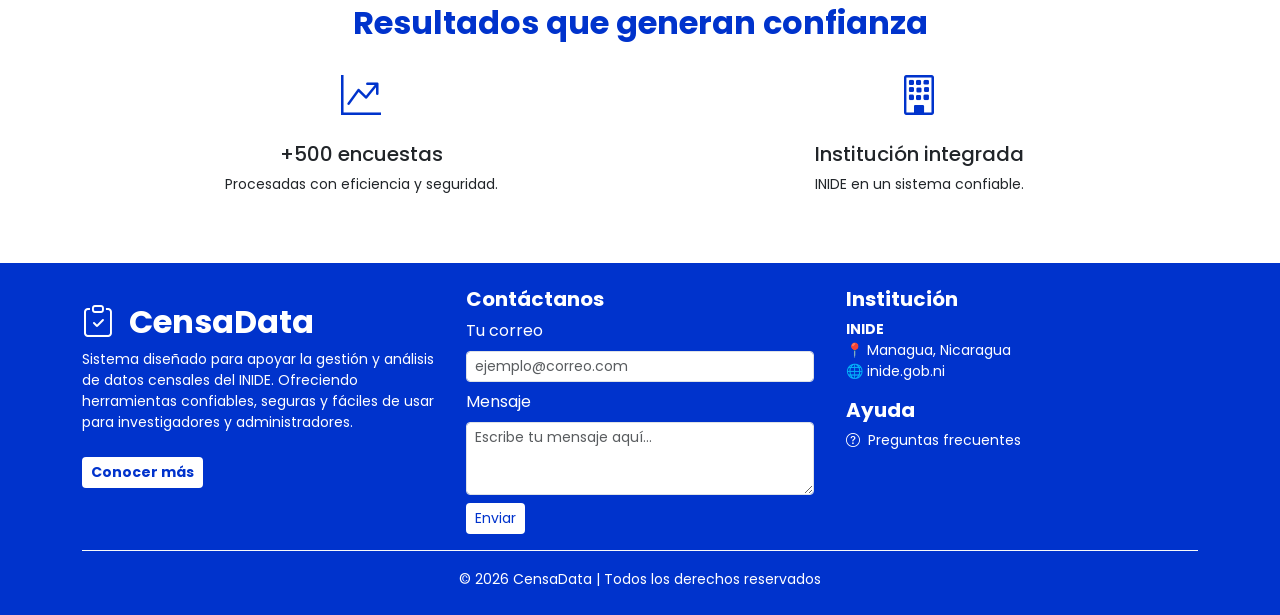
==== commit 7b1a6527: "Página FAQ y formulario de correos funcionales" ====
--- a/index.html
+++ b/index.html
@@ -23,7 +23,8 @@
     <nav class="navbar navbar-expand-lg bg-brand py-3 px-5">
         <div class="container-fluid">
             <a class="navbar-brand text-white fs-3" href="#">
-                <img src="./img/CensadataWhite.png" alt="Logo CensaData" class="me-2" style="width: 110px; height: auto;">
+                <img src="./img/CensadataWhite.png" alt="Logo CensaData" class="me-2"
+                    style="width: 110px; height: auto;">
             </a>
 
             <button class="navbar-toggler bg-light" type="button" data-bs-toggle="collapse" data-bs-target="#navbarNav"
@@ -33,7 +34,9 @@
             <div class="collapse navbar-collapse" id="navbarNav">
                 <div class="d-flex ms-auto flex-lg-row flex-column align-items-center justify-content-center">
                     <a class="nav-link text-white mb-2 mb-lg-0 me-lg-3" href="index.html">Inicio</a>
+                    <a class="nav-link text-white mb-2 mb-lg-0 me-lg-3" href="pages/reports.html">Reportes</a>
                     <a class="nav-link text-white mb-2 mb-lg-0 me-lg-3" href="pages/acerca.html">Acerca de nosotros</a>
+                    <a class="nav-link text-white mb-2 mb-lg-0 me-lg-3" href="pages/FAQ.html">Preguntas frecuentes</a>
                     <!-- Link para iniciar sesión, redirigirá a la página interna, ya hosteada -->
                     <a class="nav-link text-white fw-bold mb-2 mb-lg-0 me-lg-3" href="#" target="_blank"
                         rel="noopener noreferrer">
@@ -43,10 +46,11 @@
             </div>
         </div>
     </nav>
-    
+
     <!-- Contenido principal -->
     <main class="container mt-5 text-center">
-        <div class="hover-trail hero-img d-flex flex-column justify-content-center align-items-center text-center text-white rounded">
+        <div
+            class="hover-trail hero-img d-flex flex-column justify-content-center align-items-center text-center text-white rounded">
             <div class="bg-dark bg-opacity-50 p-4 rounded d-inline-block hover-lift fade-in">
                 <h1 class="display-4 fw-bold">Bienvenido a CensaData</h1>
                 <p class="lead">Gestión y análisis de datos para el INIDE</p>
@@ -103,12 +107,13 @@
 
         <hr>
         <!-- institucion aliada -->
-            <section class="py-5 hover-trail">
+        <section class="py-5 hover-trail">
             <div class="container">
                 <h2 class="color-brand fw-bold text-center mb-5">Institución aliada</h2>
                 <div class="row align-items-center">
                     <div class="col-md-4 text-center mb-4 mb-md-0">
-                        <img src="./img/inidelogo.png" alt="Logo INIDE" class="img-fluid mb-5 pb-5" style="max-width: 180px;">
+                        <img src="./img/inidelogo.png" alt="Logo INIDE" class="img-fluid mb-5 pb-5"
+                            style="max-width: 180px;">
                     </div>
                     <div class="col-md-8">
                         <h5 class="fw-bold mb-3">
@@ -116,7 +121,8 @@
                             Instituto Nacional de Información de Desarrollo (INIDE)
                         </h5>
                         <p class="text-muted">
-                            Organismo rector de las estadísticas oficiales en Nicaragua. Responsable de censos nacionales,
+                            Organismo rector de las estadísticas oficiales en Nicaragua. Responsable de censos
+                            nacionales,
                             encuestas socioeconómicas y publicaciones que sirven de base para políticas públicas.
                         </p>
                         <a href="https://www.inide.gob.ni" target="_blank" rel="noopener noreferrer"
@@ -161,53 +167,49 @@
                     </h4>
                     <p class="small">
                         Sistema diseñado para apoyar la gestión y análisis de datos censales del INIDE.
-                        Ofreciendo herramientas confiables, seguras y fáciles de usar para investigadores y administradores.
+                        Ofreciendo herramientas confiables, seguras y fáciles de usar para investigadores y
+                        administradores.
                     </p>
                     <a href="pages/acerca.html" class="btn btn-brand-light btn-sm fw-bold mt-2">Conocer más</a>
                 </div>
-    
-                <!-- Bloque derecho con 2 columnas -->
-                <div class="col-md-8">
-                    <div class="row">
-                        <!-- Ayuda -->
-                        <div class="col-md-6 mb-3 px-3">
-                            <h6 class="fw-bold fs-5">Ayuda</h6>
-                            <ul class="list-unstyled small">
-                                <li><a href="#" class="text-white text-decoration-none">
-                                        <i class="bi bi-question-circle me-1"></i> Preguntas frecuentes
-                                    </a></li>
-                                <li><a href="#" class="text-white text-decoration-none">
-                                        <i class="bi bi-tools me-1"></i> Soporte técnico
-                                    </a></li>
-                                <li><a href="#" class="text-white text-decoration-none">
-                                        <i class="bi bi-shield-lock me-1"></i> Política de privacidad
-                                    </a></li>
-                                <li><a href="#" class="text-white text-decoration-none">
-                                        <i class="bi bi-envelope me-1"></i> Contáctanos
-                                    </a></li>
-                            </ul>
+
+                <!-- Contáctanos -->
+                <div class="col-md-4 mb-3 px-3">
+                    <h6 class="fw-bold fs-5">Contáctanos</h6>
+                    <form id="contactForm" class="w-100">
+                        <div class="mb-2">
+                            <label for="email" class="form-label">Tu correo</label>
+                            <input type="email" class="form-control form-control-sm" id="email"
+                                placeholder="ejemplo@correo.com" required>
                         </div>
-    
-                        <!-- Contactos -->
-                        <div class="col-md-6 mb-3 px-3">
-                            <h6 class="fw-bold fs-5">Contactos</h6>
-                            <p class="small mb-1">
-                                📍 Managua, Nicaragua<br>
-                                📞 +505 2222-3333<br>
-                                ✉️ info@censadata.com
-                            </p>
-                            <h6 class="fw-bold fs-5 mt-3">Institución</h6>
-                            <p class="small mb-0">
-                                <strong>INIDE</strong><br>
-                                📍 Managua, Nicaragua<br>
-                                🌐 <a target="_blank" href="https://www.inide.gob.ni"
-                                    class="text-white text-decoration-none">inide.gob.ni</a>
-                            </p>
+                        <div class="mb-2">
+                            <label for="message" class="form-label">Mensaje</label>
+                            <textarea class="form-control form-control-sm" id="message" rows="3"
+                                placeholder="Escribe tu mensaje aquí..." required></textarea>
                         </div>
-                    </div>
-                </div>
-            </div>
-    
+                        <button type="submit" class="btn btn-brand-light btn-sm">Enviar</button>
+                    </form>
+                </div>
+
+                <!-- Institución + Ayuda -->
+                <div class="col-md-4 mb-3 px-3">
+                    <h6 class="fw-bold fs-5">Institución</h6>
+                    <p class="small mb-2">
+                        <strong>INIDE</strong><br>
+                        📍 Managua, Nicaragua<br>
+                        🌐 <a target="_blank" href="https://www.inide.gob.ni"
+                            class="text-white text-decoration-none">inide.gob.ni</a>
+                    </p>
+
+                    <h6 class="fw-bold fs-5 mt-3">Ayuda</h6>
+                    <ul class="list-unstyled small">
+                        <li><a href="pages/FAQ.html" class="text-white text-decoration-none">
+                                <i class="bi bi-question-circle me-1"></i> Preguntas frecuentes
+                            </a></li>
+                    </ul>
+                </div>
+            </div>
+
             <!-- Línea final -->
             <div class="text-center border-top border-light pt-3">
                 <small>&copy; 2026 CensaData | Todos los derechos reservados</small>
@@ -215,15 +217,28 @@
         </div>
     </footer>
 
+    <div class="toast-container position-fixed top-0 end-0 p-3">
+        <div id="toastSuccess" class="toast bg-success text-white" role="alert" aria-live="assertive"
+            aria-atomic="true">
+            <div class="toast-body">✅ Mensaje enviado correctamente</div>
+        </div>
+        <div id="toastError" class="toast bg-danger text-white" role="alert" aria-live="assertive" aria-atomic="true">
+            <div class="toast-body">❌ Error al enviar</div>
+        </div>
+    </div>
 
     <!-- Boostrap JS Bundle desde CDN -->
     <script src="https://cdn.jsdelivr.net/npm/bootstrap@5.3.8/dist/js/bootstrap.bundle.min.js"
         integrity="sha384-FKyoEForCGlyvwx9Hj09JcYn3nv7wiPVlz7YYwJrWVcXK/BmnVDxM+D2scQbITxI"
         crossorigin="anonymous"></script>
 
+    <!-- SDK de EmailJS para el formulario de contacto -->
+    <script type="text/javascript" src="https://cdn.jsdelivr.net/npm/@emailjs/browser@4/dist/email.min.js"></script>
+
     <!-- Scripts Propios -->
     <script src="/js/app.js"></script>
     <script src="/js/hoverEdgeShadow.js"></script>
+    <script src="/js/correo.js"></script>
 </body>
 
 </html>
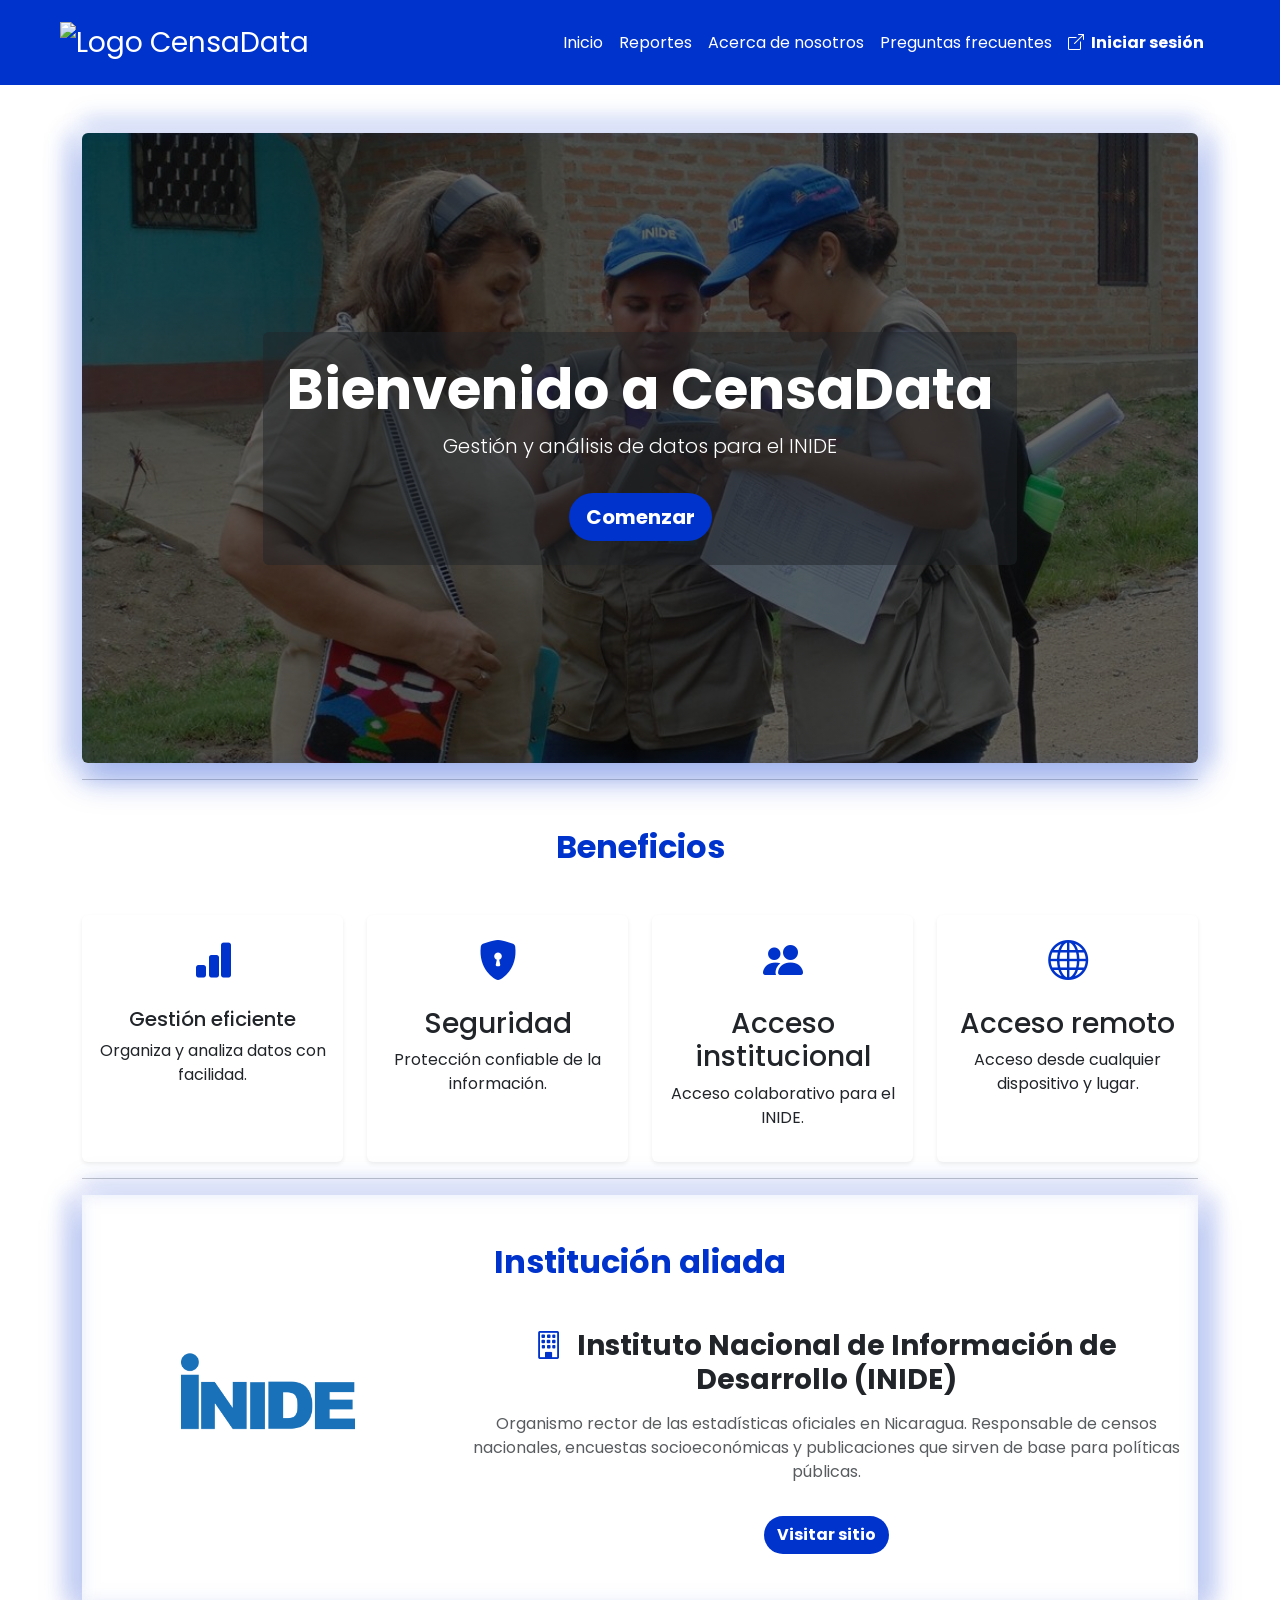
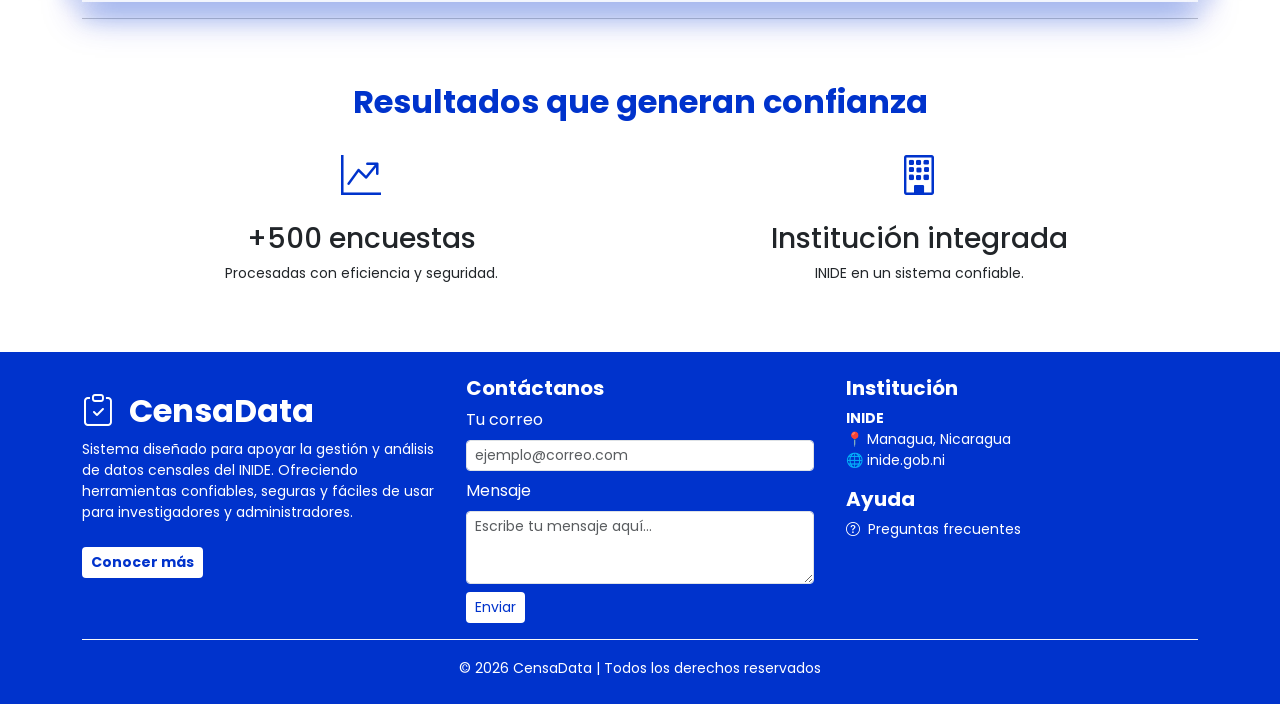
==== commit d277d17e: "ReportesImplementados" ====
--- a/index.html
+++ b/index.html
@@ -4,17 +4,36 @@
 <head>
     <meta charset="UTF-8">
     <meta name="viewport" content="width=device-width, initial-scale=1.0">
+    <meta name="description"
+        content="CensaData es un sistema de gestión y análisis de datos censales para el INIDE. Ofrece una herramienta segura, confiable y fácil de usar para investigadores y administradores.">
+    <meta name="keywords"
+        content="CensaData, INIDE, censos, encuestas, gestión de datos, análisis estadístico, Nicaragua">
+    <meta name="author" content="CensaData Team">
+    <meta name="robots" content="index, follow">
+
+    <meta property="og:title" content="CensaData | Sistema de Gestión y Análisis de Datos">
+    <meta property="og:description"
+        content="Gestión y análisis de datos censales para el INIDE con seguridad y eficiencia.">
+    <meta property="og:image" content="https://censadata-inide.netlify.app/img/CensadataWhite.png">
+    <meta property="og:url" content="https://censadata-inide.netlify.app/">
+    <meta property="og:type" content="website">
+
     <title>CensaData | Sistema de Gestión y Análisis de Datos.</title>
     <link rel="icon" type="image/x-icon" href="img/Censadata.ico">
-    <!-- Boostrap CSS desde CDN -->
+
+    <!-- Preconnect para optimizar carga de fuentes -->
+    <link rel="preconnect" href="https://fonts.googleapis.com">
+    <link rel="preconnect" href="https://fonts.gstatic.com" crossorigin>
+
+    <!-- Bootstrap CSS desde CDN -->
     <link href="https://cdn.jsdelivr.net/npm/bootstrap@5.3.8/dist/css/bootstrap.min.css" rel="stylesheet"
         integrity="sha384-sRIl4kxILFvY47J16cr9ZwB07vP4J8+LH7qKQnuqkuIAvNWLzeN8tE5YBujZqJLB" crossorigin="anonymous">
-    <!-- Boostrap Icons -->
+    <!-- Bootstrap Icons -->
     <link rel="stylesheet" href="https://cdn.jsdelivr.net/npm/bootstrap-icons@1.11.3/font/bootstrap-icons.css">
     <!-- Fuente Poppins desde Google Fonts -->
     <link href="https://fonts.googleapis.com/css2?family=Poppins:wght@300;400;500;600;700&display=swap"
         rel="stylesheet">
-    <!-- Estilos Propios -->
+    <!-- Estilos propios -->
     <link href="./css/styles.css" rel="stylesheet">
 </head>
 
@@ -23,7 +42,7 @@
     <nav class="navbar navbar-expand-lg bg-brand py-3 px-5">
         <div class="container-fluid">
             <a class="navbar-brand text-white fs-3" href="#">
-                <img src="./img/CensadataWhite.png" alt="Logo CensaData" class="me-2"
+                <img src="/img/CensadataWhite.png" alt="Logo CensaData" class="me-2"
                     style="width: 110px; height: auto;">
             </a>
 
@@ -38,8 +57,8 @@
                     <a class="nav-link text-white mb-2 mb-lg-0 me-lg-3" href="pages/acerca.html">Acerca de nosotros</a>
                     <a class="nav-link text-white mb-2 mb-lg-0 me-lg-3" href="pages/FAQ.html">Preguntas frecuentes</a>
                     <!-- Link para iniciar sesión, redirigirá a la página interna, ya hosteada -->
-                    <a class="nav-link text-white fw-bold mb-2 mb-lg-0 me-lg-3" href="#" target="_blank"
-                        rel="noopener noreferrer">
+                    <a class="nav-link text-white fw-bold mb-2 mb-lg-0 me-lg-3"
+                        href="https://censadata.vercel.app/login" target="_blank" rel="noopener noreferrer">
                         <i class="bi bi-box-arrow-up-right me-1"></i> Iniciar sesión
                     </a>
                 </div>
@@ -55,7 +74,8 @@
                 <h1 class="display-4 fw-bold">Bienvenido a CensaData</h1>
                 <p class="lead">Gestión y análisis de datos para el INIDE</p>
                 <!-- Botón que llevará a la pagina interna, ya hosteada -->
-                <a href="#" class="btn btn-brand btn-lg fw-bold rounded-pill mt-3">
+                <a target="_blank" href="https://censadata.vercel.app"
+                    class="btn btn-brand btn-lg fw-bold rounded-pill mt-3">
                     Comenzar
                 </a>
             </div>
@@ -78,7 +98,7 @@
                 <div class="card border-0 shadow-sm hover-lift h-100">
                     <div class="card-body text-center">
                         <i class="bi bi-shield-lock-fill fs-1 color-brand"></i>
-                        <h5 class="mt-3">Seguridad</h5>
+                        <h3 class="mt-3">Seguridad</h3>
                         <p>Protección confiable de la información.</p>
                     </div>
                 </div>
@@ -88,7 +108,7 @@
                 <div class="card border-0 shadow-sm hover-lift h-100">
                     <div class="card-body text-center">
                         <i class="bi bi-people-fill fs-1 color-brand"></i>
-                        <h5 class="mt-3">Acceso institucional</h5>
+                        <h3 class="mt-3">Acceso institucional</h3>
                         <p>Acceso colaborativo para el INIDE.</p>
                     </div>
                 </div>
@@ -98,7 +118,7 @@
                 <div class="card border-0 shadow-sm hover-lift h-100">
                     <div class="card-body text-center">
                         <i class="bi bi-globe fs-1 color-brand"></i>
-                        <h5 class="mt-3">Acceso remoto</h5>
+                        <h3 class="mt-3">Acceso remoto</h3>
                         <p>Acceso desde cualquier dispositivo y lugar.</p>
                     </div>
                 </div>
@@ -116,10 +136,10 @@
                             style="max-width: 180px;">
                     </div>
                     <div class="col-md-8">
-                        <h5 class="fw-bold mb-3">
+                        <h3 class="fw-bold mb-3">
                             <i class="bi bi-building color-brand me-2"></i>
                             Instituto Nacional de Información de Desarrollo (INIDE)
-                        </h5>
+                        </h3>
                         <p class="text-muted">
                             Organismo rector de las estadísticas oficiales en Nicaragua. Responsable de censos
                             nacionales,
@@ -142,12 +162,12 @@
                 <div class="row">
                     <div class="col-md-6">
                         <i class="bi bi-graph-up-arrow fs-1 color-brand"></i>
-                        <h5 class="mt-3">+500 encuestas</h5>
+                        <h3 class="mt-3">+500 encuestas</h3>
                         <p class="small">Procesadas con eficiencia y seguridad.</p>
                     </div>
                     <div class="col-md-6">
                         <i class="bi bi-building fs-1 color-brand"></i>
-                        <h5 class="mt-3">Institución integrada</h5>
+                        <h3 class="mt-3">Institución integrada</h3>
                         <p class="small">INIDE en un sistema confiable.</p>
                     </div>
                 </div>
@@ -175,7 +195,7 @@
 
                 <!-- Contáctanos -->
                 <div class="col-md-4 mb-3 px-3">
-                    <h6 class="fw-bold fs-5">Contáctanos</h6>
+                    <h4 class="fw-bold fs-5">Contáctanos</h4>
                     <form id="contactForm" class="w-100">
                         <div class="mb-2">
                             <label for="email" class="form-label">Tu correo</label>
@@ -193,7 +213,7 @@
 
                 <!-- Institución + Ayuda -->
                 <div class="col-md-4 mb-3 px-3">
-                    <h6 class="fw-bold fs-5">Institución</h6>
+                    <h5 class="fw-bold fs-5">Institución</h5>
                     <p class="small mb-2">
                         <strong>INIDE</strong><br>
                         📍 Managua, Nicaragua<br>
@@ -201,7 +221,7 @@
                             class="text-white text-decoration-none">inide.gob.ni</a>
                     </p>
 
-                    <h6 class="fw-bold fs-5 mt-3">Ayuda</h6>
+                    <h5 class="fw-bold fs-5 mt-3">Ayuda</h5>
                     <ul class="list-unstyled small">
                         <li><a href="pages/FAQ.html" class="text-white text-decoration-none">
                                 <i class="bi bi-question-circle me-1"></i> Preguntas frecuentes
